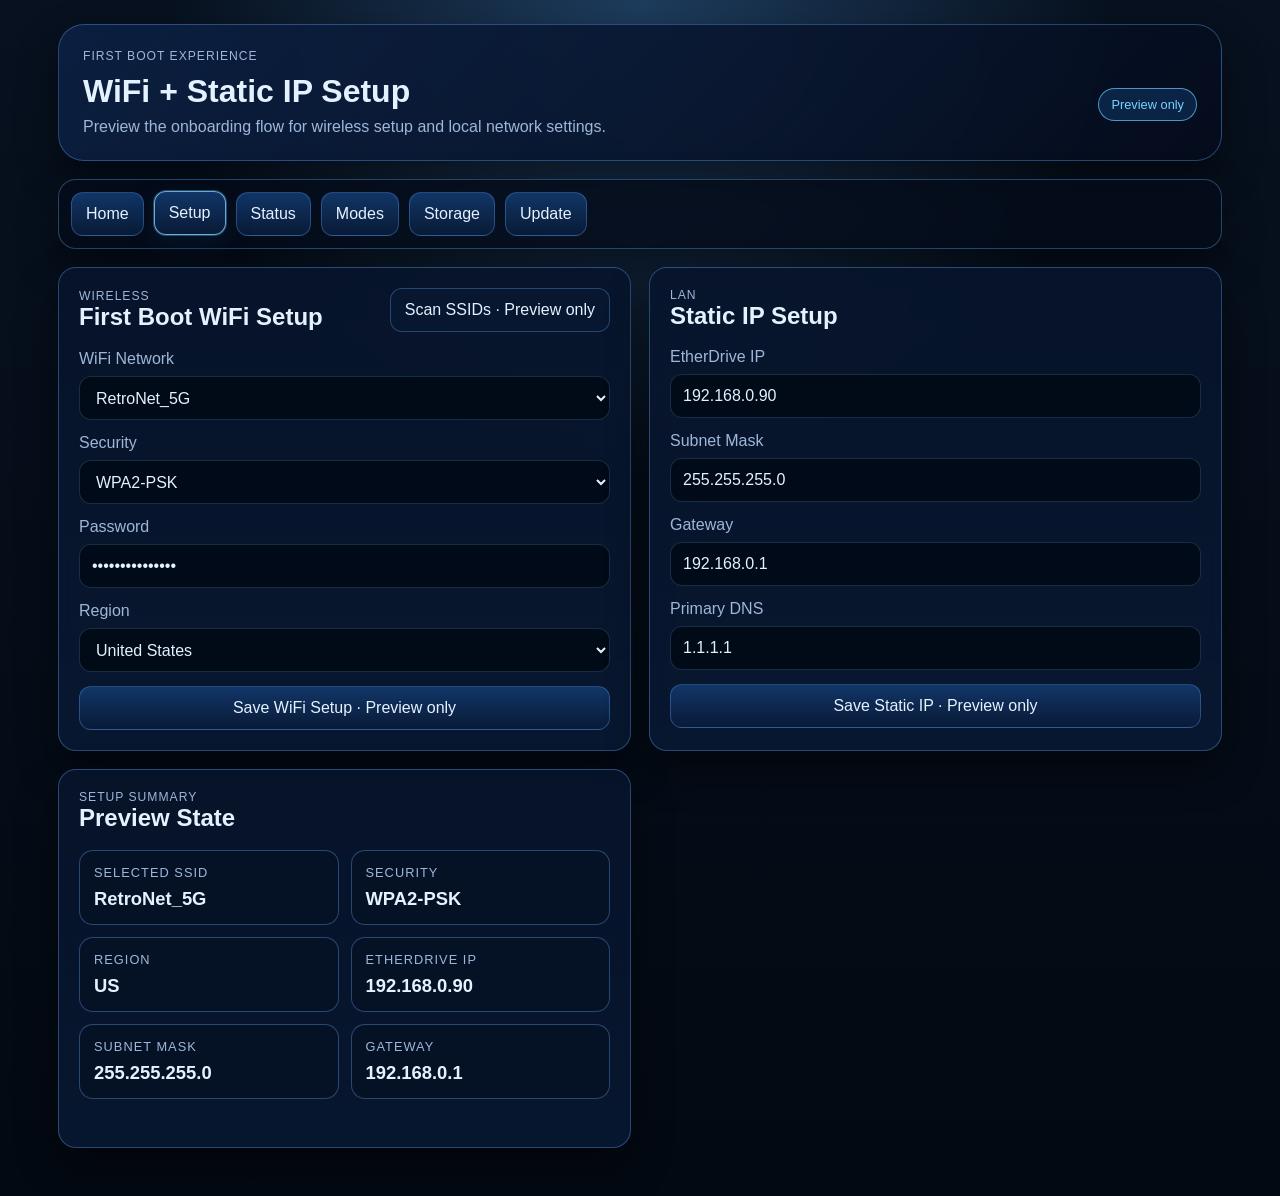
==== WebUI-Preview/setup.html @ ee69729b "Add static WebUI preview files Agent-Logs-Url: https://github.com/FatBaldDad/PS2-EtherDrive/sessions" ====
<!doctype html>
<html lang="en">
<head>
  <meta charset="utf-8">
  <meta name="viewport" content="width=device-width, initial-scale=1">
  <title>PS2-EtherDrive Preview - Setup</title>
  <link rel="stylesheet" href="assets/etherdrive.css">
</head>
<body data-page="setup">
  <div class="shell">
    <header class="hero">
      <p class="eyebrow">First boot experience</p>
      <div class="hero__title-row">
        <div>
          <h1>WiFi + Static IP Setup</h1>
          <p class="hero__subtitle">Preview the onboarding flow for wireless setup and local network settings.</p>
        </div>
        <span class="badge">Preview only</span>
      </div>
    </header>

    <nav class="nav" aria-label="Main navigation">
      <a href="index.html">Home</a>
      <a href="setup.html" class="active">Setup</a>
      <a href="status.html">Status</a>
      <a href="modes.html">Modes</a>
      <a href="storage.html">Storage</a>
      <a href="update.html">Update</a>
    </nav>

    <main class="layout layout--two-column">
      <section class="panel">
        <div class="panel__header">
          <div>
            <p class="panel__kicker">Wireless</p>
            <h2>First Boot WiFi Setup</h2>
          </div>
          <button type="button" class="button button--ghost" id="scanWifiBtn">Scan SSIDs · Preview only</button>
        </div>
        <form id="wifiSetupForm" class="form-grid">
          <label>
            <span>WiFi Network</span>
            <select id="wifiNetwork" name="wifiNetwork"></select>
          </label>
          <label>
            <span>Security</span>
            <select id="wifiSecurity" name="wifiSecurity">
              <option value="WPA2-PSK">WPA2-PSK</option>
              <option value="WPA3-SAE">WPA3-SAE</option>
              <option value="Open">Open</option>
            </select>
          </label>
          <label>
            <span>Password</span>
            <input id="wifiPassword" name="wifiPassword" type="password" value="etherdrive-demo">
          </label>
          <label>
            <span>Region</span>
            <select id="wifiRegion" name="wifiRegion">
              <option value="US">United States</option>
              <option value="EU">Europe</option>
              <option value="JP">Japan</option>
            </select>
          </label>
          <div class="form-actions">
            <button type="submit" class="button">Save WiFi Setup · Preview only</button>
          </div>
        </form>
      </section>

      <section class="panel">
        <div class="panel__header">
          <div>
            <p class="panel__kicker">LAN</p>
            <h2>Static IP Setup</h2>
          </div>
        </div>
        <form id="ipSetupForm" class="form-grid">
          <label>
            <span>EtherDrive IP</span>
            <input id="deviceIp" name="deviceIp" type="text" value="192.168.0.90">
          </label>
          <label>
            <span>Subnet Mask</span>
            <input id="subnetMask" name="subnetMask" type="text" value="255.255.255.0">
          </label>
          <label>
            <span>Gateway</span>
            <input id="gatewayIp" name="gatewayIp" type="text" value="192.168.0.1">
          </label>
          <label>
            <span>Primary DNS</span>
            <input id="dnsIp" name="dnsIp" type="text" value="1.1.1.1">
          </label>
          <div class="form-actions">
            <button type="submit" class="button">Save Static IP · Preview only</button>
          </div>
        </form>
      </section>

      <section class="panel panel--wide">
        <div class="panel__header">
          <div>
            <p class="panel__kicker">Setup summary</p>
            <h2>Preview State</h2>
          </div>
        </div>
        <div class="status-grid" id="setupSummary"></div>
        <p class="message" id="message" aria-live="polite"></p>
      </section>
    </main>
  </div>

  <script src="assets/etherdrive.js"></script>
</body>
</html>
---- WebUI-Preview/assets/etherdrive.css ----
:root {
  --bg: #030912;
  --bg-glow: #0d2e68;
  --panel: rgba(7, 20, 43, 0.9);
  --panel-soft: rgba(9, 28, 57, 0.72);
  --line: rgba(103, 171, 255, 0.35);
  --line-strong: rgba(129, 203, 255, 0.8);
  --text: #e4f1ff;
  --muted: #9eb7d9;
  --accent: #47b4ff;
  --accent-strong: #76d4ff;
  --success: #73f0cb;
  --warn: #ffd27a;
  --danger: #ff8f8f;
  --shadow: 0 18px 40px rgba(0, 0, 0, 0.45);
  --radius: 18px;
}

* {
  box-sizing: border-box;
}

html {
  min-height: 100%;
}

body {
  margin: 0;
  min-height: 100vh;
  font-family: "Segoe UI", Tahoma, Geneva, Verdana, sans-serif;
  color: var(--text);
  background:
    radial-gradient(circle at top, rgba(89, 172, 255, 0.28), transparent 35%),
    linear-gradient(180deg, #07111f 0%, var(--bg) 100%);
}

a {
  color: inherit;
}

button,
input,
select {
  font: inherit;
}

.shell {
  max-width: 1200px;
  margin: 0 auto;
  padding: 24px 18px 48px;
}

.hero,
.panel,
.nav {
  backdrop-filter: blur(10px);
}

.hero {
  padding: 24px;
  border: 1px solid var(--line);
  border-radius: calc(var(--radius) + 8px);
  background: linear-gradient(135deg, rgba(12, 32, 66, 0.95), rgba(5, 12, 28, 0.88));
  box-shadow: var(--shadow);
}

.eyebrow,
.panel__kicker,
.helper {
  margin: 0;
  color: var(--muted);
  letter-spacing: 0.08em;
  text-transform: uppercase;
  font-size: 0.76rem;
}

.hero__title-row,
.panel__header,
.button-row,
.form-actions {
  display: flex;
  gap: 12px;
  align-items: center;
  justify-content: space-between;
}

.hero__title-row {
  margin-top: 10px;
}

.hero h1,
.panel h2 {
  margin: 0;
}

.hero__subtitle {
  margin: 8px 0 0;
  max-width: 720px;
  color: var(--muted);
}

.badge {
  display: inline-flex;
  align-items: center;
  justify-content: center;
  padding: 8px 12px;
  border: 1px solid rgba(118, 212, 255, 0.65);
  border-radius: 999px;
  background: rgba(20, 77, 145, 0.35);
  color: var(--accent-strong);
  font-size: 0.8rem;
  white-space: nowrap;
}

.nav {
  display: flex;
  flex-wrap: wrap;
  gap: 10px;
  margin: 18px 0;
  padding: 12px;
  border: 1px solid var(--line);
  border-radius: var(--radius);
  background: rgba(4, 12, 25, 0.8);
  box-shadow: var(--shadow);
}

.nav a,
.button {
  display: inline-flex;
  align-items: center;
  justify-content: center;
  min-height: 44px;
  padding: 10px 14px;
  border: 1px solid rgba(103, 171, 255, 0.32);
  border-radius: 12px;
  background: linear-gradient(180deg, rgba(18, 56, 108, 0.95), rgba(9, 27, 55, 0.98));
  color: var(--text);
  text-decoration: none;
  cursor: pointer;
  transition: transform 0.15s ease, border-color 0.15s ease, box-shadow 0.15s ease;
}

.nav a:hover,
.nav a.active,
.button:hover,
.button:focus-visible {
  border-color: var(--line-strong);
  box-shadow: 0 0 0 1px rgba(118, 212, 255, 0.3), 0 10px 24px rgba(9, 34, 66, 0.4);
  transform: translateY(-1px);
}

.button--ghost {
  background: rgba(8, 25, 50, 0.8);
}

.layout {
  display: grid;
  gap: 18px;
  grid-template-columns: repeat(12, minmax(0, 1fr));
}

.layout--two-column > .panel {
  grid-column: span 6;
}

.panel {
  grid-column: span 4;
  padding: 20px;
  border: 1px solid var(--line);
  border-radius: var(--radius);
  background: linear-gradient(180deg, var(--panel), var(--panel-soft));
  box-shadow: var(--shadow);
}

.panel--wide {
  grid-column: span 8;
}

.status-grid {
  display: grid;
  grid-template-columns: repeat(auto-fit, minmax(180px, 1fr));
  gap: 12px;
  margin-top: 18px;
}

.status-card,
.mode-card,
.indicator,
.callout {
  padding: 14px;
  border: 1px solid var(--line);
  border-radius: 14px;
  background: rgba(6, 19, 39, 0.82);
}

.status-card__label,
.indicator__label {
  margin: 0 0 8px;
  color: var(--muted);
  font-size: 0.8rem;
  text-transform: uppercase;
  letter-spacing: 0.08em;
}

.status-card__value,
.mode-summary__value {
  margin: 0;
  font-size: 1.15rem;
  font-weight: 700;
}

.mode-summary {
  margin: 18px 0;
}

.mode-detail-list,
.indicator-list,
.feature-list,
.button-stack {
  display: grid;
  gap: 12px;
}

.mode-card h3,
.callout p,
.feature-list {
  margin: 0;
}

.mode-card p,
.indicator p,
.message {
  margin: 8px 0 0;
}

.indicator strong {
  color: var(--success);
}

.feature-list {
  padding-left: 18px;
}

.form-grid {
  display: grid;
  gap: 14px;
  margin-top: 18px;
}

.form-grid label,
.checkbox {
  display: grid;
  gap: 8px;
}

.form-grid span {
  color: var(--muted);
}

input,
select {
  width: 100%;
  min-height: 44px;
  padding: 10px 12px;
  border: 1px solid rgba(118, 212, 255, 0.18);
  border-radius: 12px;
  background: rgba(2, 10, 23, 0.9);
  color: var(--text);
}

input[type="file"] {
  padding: 9px;
}

.checkbox {
  grid-template-columns: auto 1fr;
  align-items: center;
}

.checkbox input {
  width: 18px;
  min-height: 18px;
  margin: 0;
}

.button-row--wrap {
  flex-wrap: wrap;
  margin-top: 18px;
}

.form-actions {
  flex-wrap: wrap;
}

.form-actions .button {
  flex: 1 1 220px;
}

.helper,
.message {
  color: var(--muted);
}

.message {
  min-height: 1.25rem;
  color: var(--accent-strong);
}

@media (max-width: 960px) {
  .panel,
  .panel--wide,
  .layout--two-column > .panel {
    grid-column: span 12;
  }
}

@media (max-width: 640px) {
  .shell {
    padding: 18px 14px 32px;
  }

  .hero,
  .panel {
    padding: 18px;
  }

  .hero__title-row,
  .panel__header,
  .button-row,
  .form-actions {
    flex-direction: column;
    align-items: stretch;
  }

  .nav a,
  .button {
    width: 100%;
  }
}
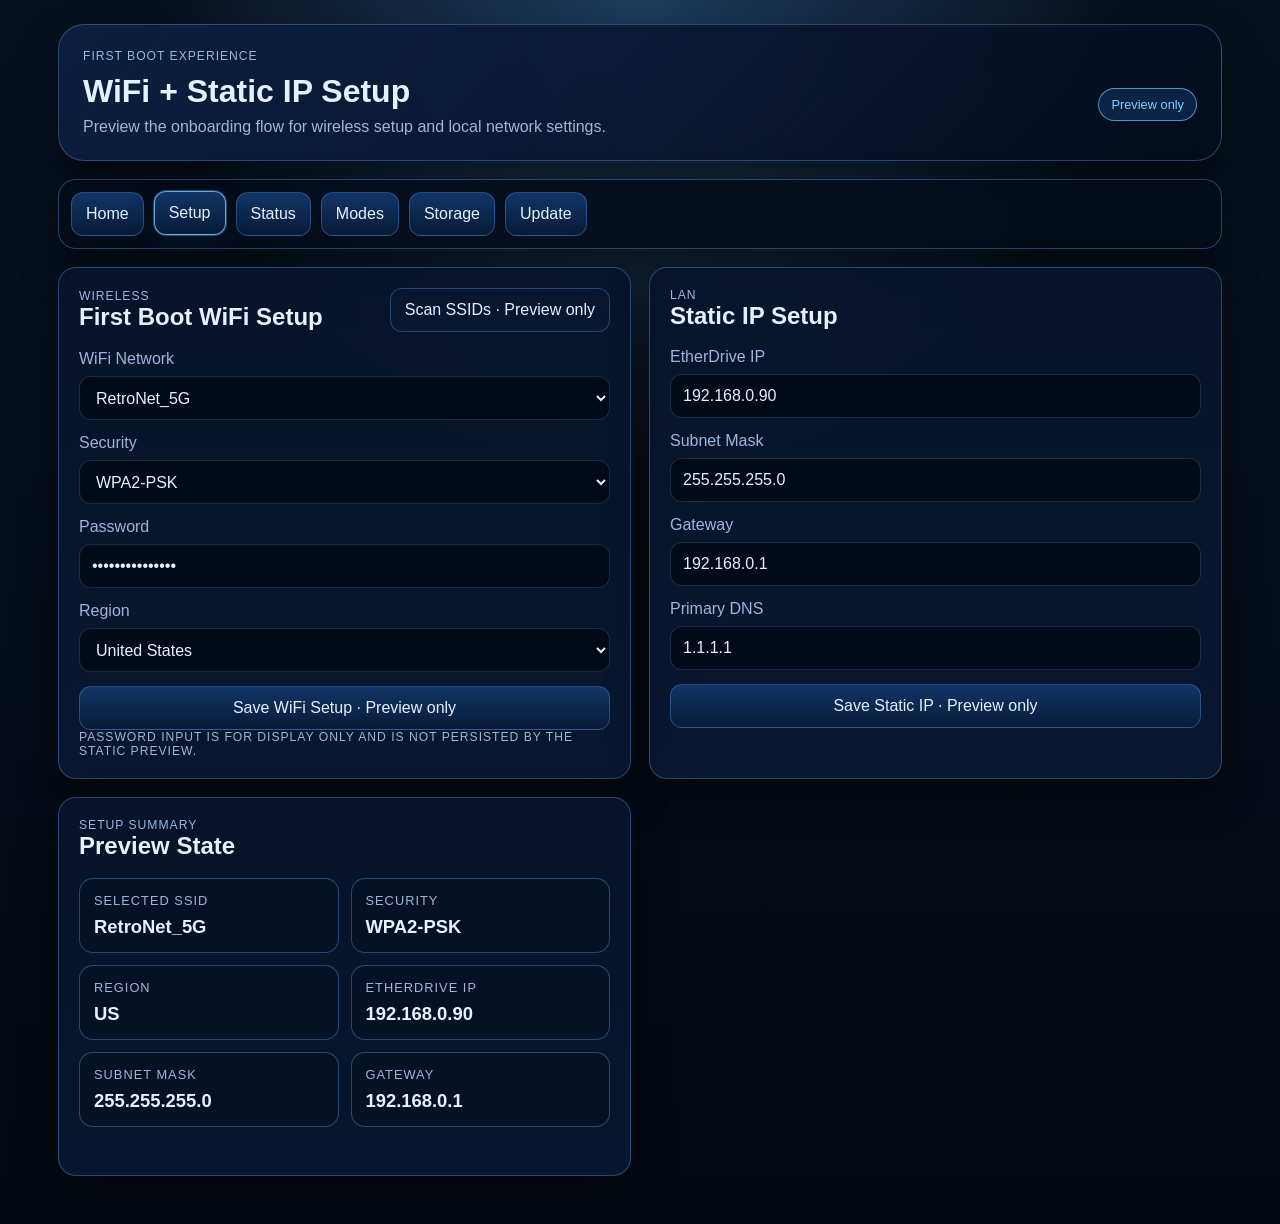
==== commit a3fe4844: "Avoid storing preview password data Agent-Logs-Url: https://github.com/FatBaldDad/PS2-EtherDrive/ses" ====
--- a/WebUI-Preview/setup.html
+++ b/WebUI-Preview/setup.html
@@ -66,6 +66,7 @@
             <button type="submit" class="button">Save WiFi Setup · Preview only</button>
           </div>
         </form>
+        <p class="helper">Password input is for display only and is not persisted by the static preview.</p>
       </section>
 
       <section class="panel">
